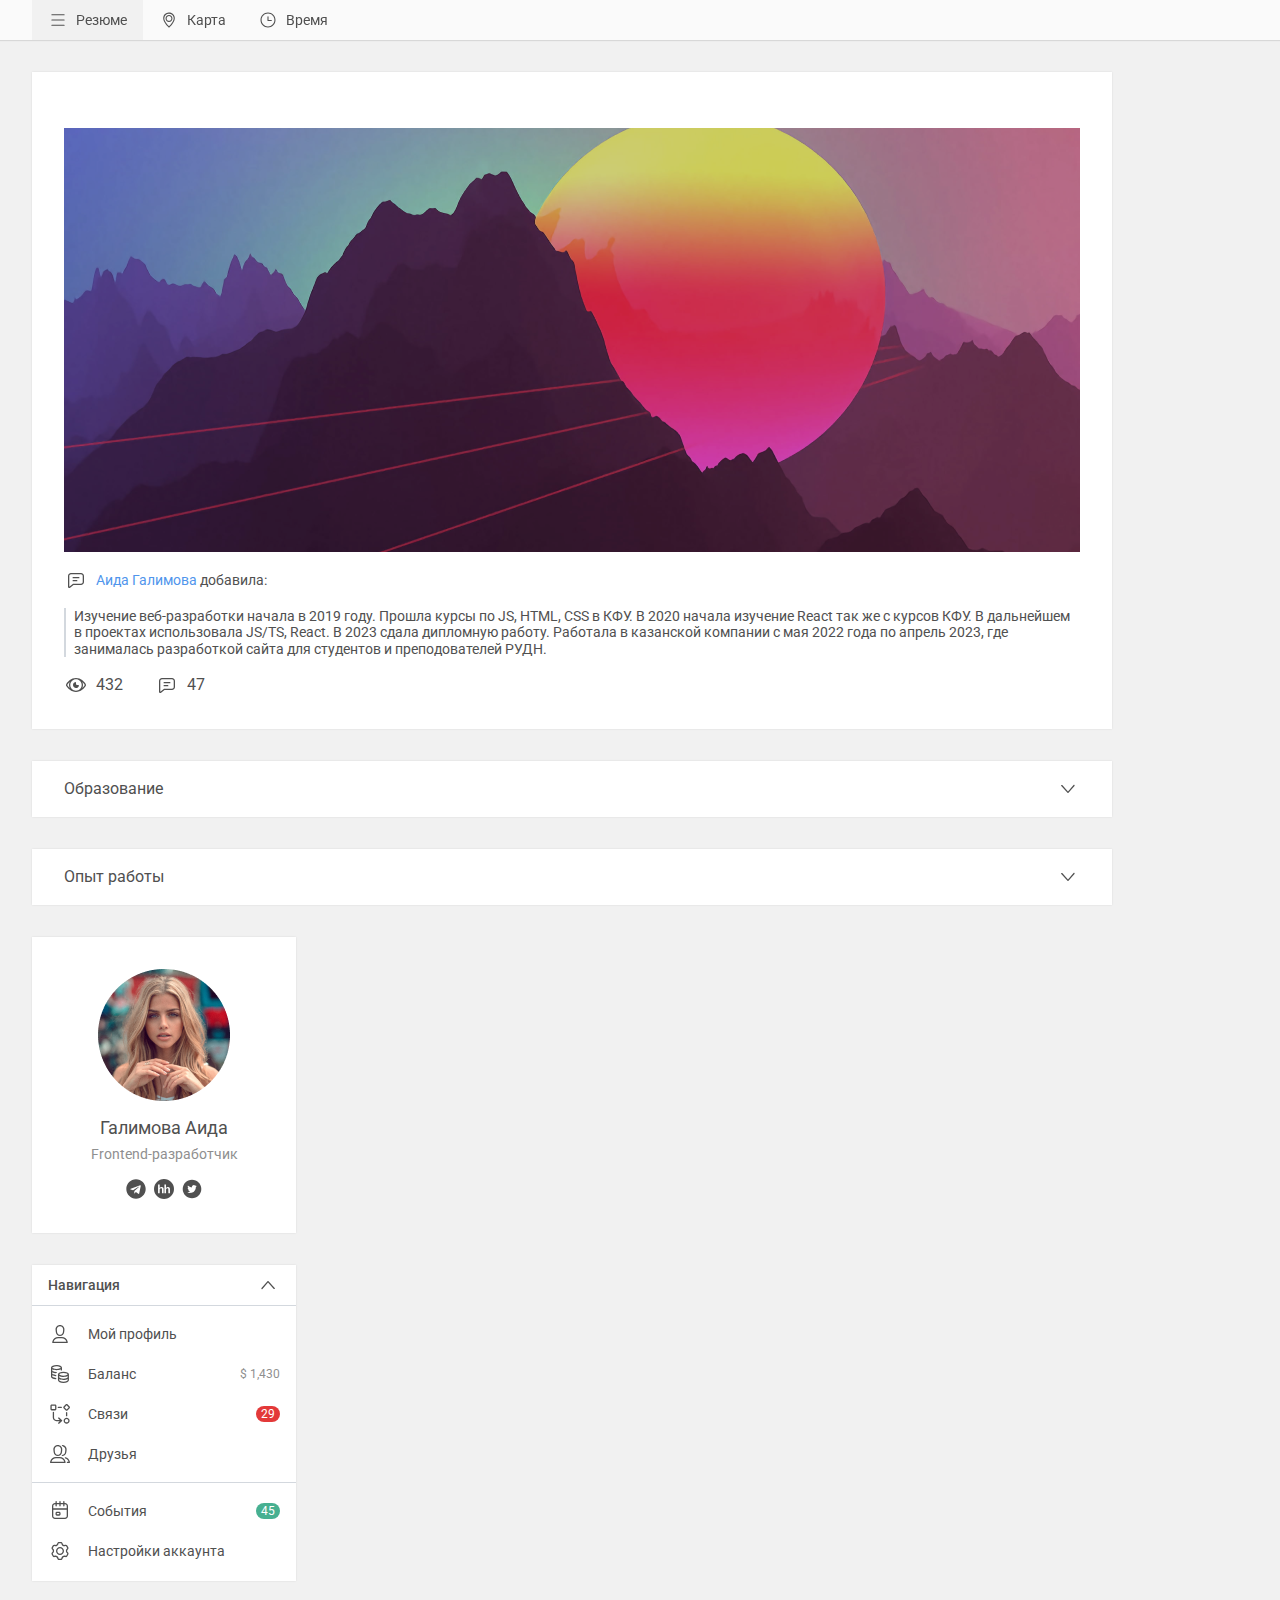
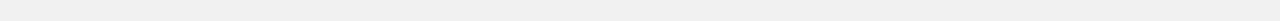
==== index.html @ ca406d49 "feat(level1): Добавила панель навигации и его функционал, страницу с резюме" ====
<!DOCTYPE html>
<html lang="en">
  <head>
    <title>A JavaScript project</title>
    <link rel="stylesheet" href="index.css" />
    <meta name="viewport" content="width=device-width, initial-scale=1" />
  </head>
  <body>
    <div id="app">
      <nav class="tab flex-row">
        <a href="#" class="tablinks" id="resume-nav">
          <img src="./assets/icon/menu.svg" alt="navBarResume" />
          Резюме
        </a>
        <a href="#map" class="tablinks" id="map-nav">
          <img src="./assets/icon/location.svg" alt="navBarLocation" />
          Карта
        </a>
        <a href="#time" class="tablinks" id="time-nav">
          <img src="./assets/icon/time.svg" alt="navBarTime" />
          Время
        </a>
      </nav>

      <div class="page" id="page"></div>
    </div>
    <script src="./js/scripts.js" defer></script>
    <script src="./js/route.js" defer></script>
  </body>
</html>
---- index.css ----
@import url("https://fonts.googleapis.com/css2?family=Roboto:wght@400;500&display=swap");
@import url("./styles/navBar.css");
@import url("./styles/resume.css");

html,
* {
  font-family: "Roboto", sans-serif;
  font-weight: 400;
  font-style: normal;
  line-height: 16.41px;
  font-size: 14px;
}

body {
  margin: 0;
  color: #505050;
}
.page {
  background: rgba(241, 241, 241, 1);
  padding: 72px 32px 0px 32px;
  min-height: calc(100vh - 112px);
  padding-bottom: 40px;
}
.flex-row {
  display: flex;
  flex-direction: row;
}

.flex-column {
  display: flex;
  flex-direction: column;
}
.gap8 {
  gap: 8px;
}
.gap16 {
  gap: 16px;
}
.gap32 {
  gap: 32px;
}

.card {
  background-color: white;
  box-shadow: 0px 0px 2px 0px #0000001a;
}
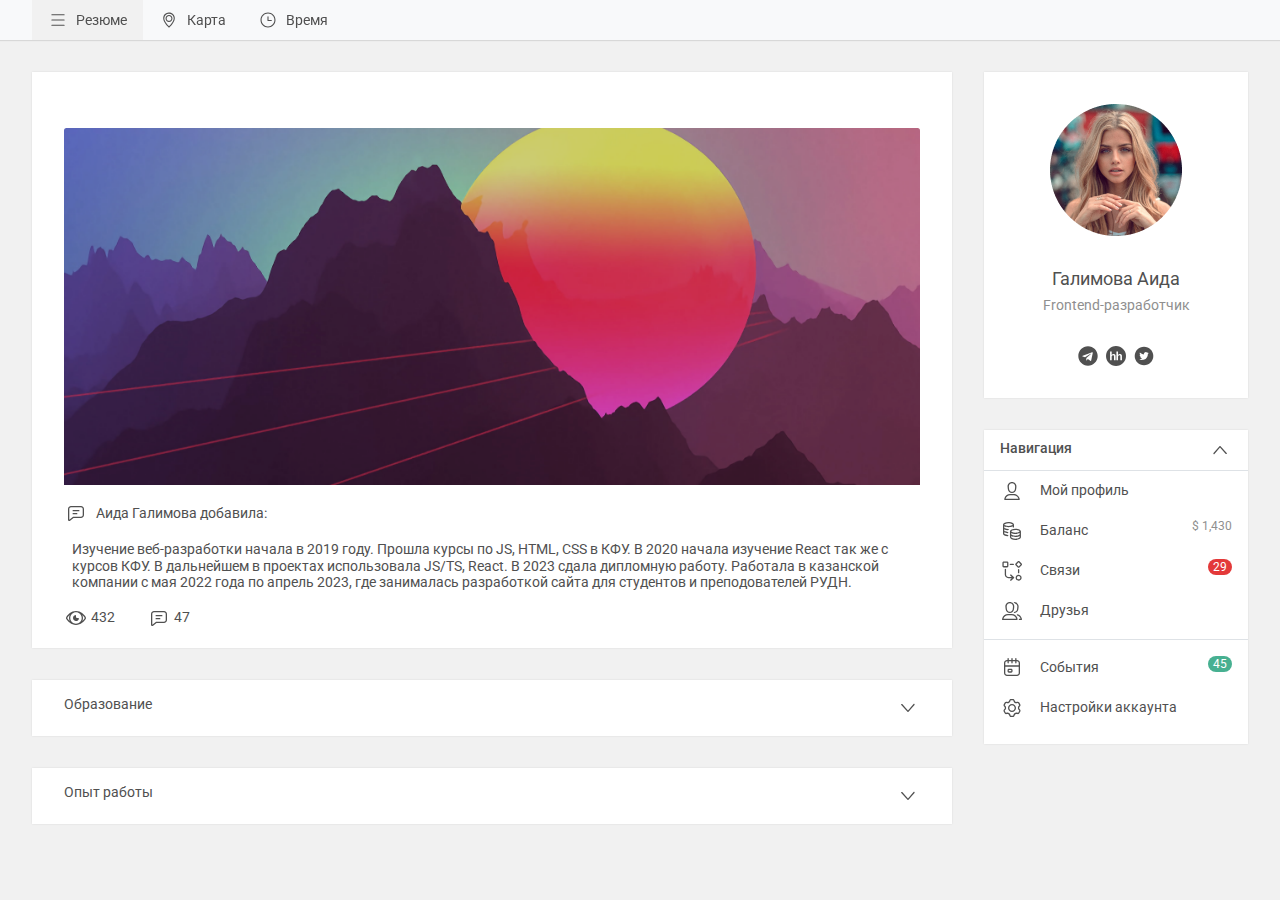
==== commit 5fe7653e: "feat(level2): добавила bootstrap и карту" ====
--- a/index.html
+++ b/index.html
@@ -1,29 +1,42 @@
 <!DOCTYPE html>
 <html lang="en">
   <head>
+    <meta charset="utf-8" />
     <title>A JavaScript project</title>
+    <link
+      rel="stylesheet"
+      href="https://cdn.jsdelivr.net/npm/bootstrap@4.3.1/dist/css/bootstrap.min.css"
+      integrity="sha384-ggOyR0iXCbMQv3Xipma34MD+dH/1fQ784/j6cY/iJTQUOhcWr7x9JvoRxT2MZw1T"
+      crossorigin="anonymous"
+    />
     <link rel="stylesheet" href="index.css" />
     <meta name="viewport" content="width=device-width, initial-scale=1" />
+    <script
+      src="https://api-maps.yandex.ru/2.1/?lang=ru_RU&amp;apikey=9bf21095-2d5c-4ca7-8a13-8cc53ea9ba84"
+      type="text/javascript"
+    ></script>
   </head>
   <body>
     <div id="app">
-      <nav class="tab flex-row">
-        <a href="#" class="tablinks" id="resume-nav">
+      <nav
+        class="navbar navbar-expand-lg navbar-light bg-light navbar-fixed-top"
+      >
+        <a href="#" class="nav-item nav-link" id="resume-nav">
           <img src="./assets/icon/menu.svg" alt="navBarResume" />
           Резюме
         </a>
-        <a href="#map" class="tablinks" id="map-nav">
+        <a href="#map" class="nav-item nav-link" id="map-nav">
           <img src="./assets/icon/location.svg" alt="navBarLocation" />
           Карта
         </a>
-        <a href="#time" class="tablinks" id="time-nav">
+        <a href="#time" class="nav-item nav-link" id="time-nav">
           <img src="./assets/icon/time.svg" alt="navBarTime" />
           Время
         </a>
       </nav>
-
       <div class="page" id="page"></div>
     </div>
+    <script src="./js/map.js" defer></script>
     <script src="./js/scripts.js" defer></script>
     <script src="./js/route.js" defer></script>
   </body>
--- a/index.css
+++ b/index.css
@@ -1,7 +1,7 @@
 @import url("https://fonts.googleapis.com/css2?family=Roboto:wght@400;500&display=swap");
 @import url("./styles/navBar.css");
 @import url("./styles/resume.css");
-
+@import url("./styles/map.css");
 html,
 * {
   font-family: "Roboto", sans-serif;
@@ -9,38 +9,91 @@
   font-style: normal;
   line-height: 16.41px;
   font-size: 14px;
+  box-sizing: border-box;
 }
 
 body {
   margin: 0;
   color: #505050;
 }
+
 .page {
   background: rgba(241, 241, 241, 1);
-  padding: 72px 32px 0px 32px;
-  min-height: calc(100vh - 112px);
-  padding-bottom: 40px;
-}
-.flex-row {
-  display: flex;
-  flex-direction: row;
+  padding: 72px 32px 40px 32px;
+  min-height: 100vh;
 }
 
-.flex-column {
-  display: flex;
-  flex-direction: column;
+.px-32 {
+  padding-left: 32px;
+  padding-right: 32px;
 }
-.gap8 {
+
+.px-16 {
+  padding-left: 16px;
+  padding-right: 16px;
+}
+
+.px-66 {
+  padding-left: 66px;
+  padding-right: 66px;
+}
+
+.py-8 {
+  padding-top: 8px;
+  padding-bottom: 8px;
+}
+
+.py-32 {
+  padding-top: 32px;
+  padding-bottom: 32px;
+}
+
+.py-16 {
+  padding-top: 16px;
+  padding-bottom: 16px;
+}
+
+.mb-16 {
+  margin-bottom: 16px;
+}
+
+.pt-16 {
+  padding-top: 16px;
+}
+
+.pt-56 {
+  padding-top: 56px;
+}
+
+.pb-16 {
+  padding-bottom: 16px;
+}
+
+.pl-8 {
+  padding-left: 8px;
+}
+
+.pl-16 {
+  padding-left: 16px;
+}
+
+.gap-8 {
   gap: 8px;
 }
-.gap16 {
+
+.gap-16 {
   gap: 16px;
-}
-.gap32 {
-  gap: 32px;
 }
 
 .card {
-  background-color: white;
   box-shadow: 0px 0px 2px 0px #0000001a;
+  max-width: 1080px;
 }
+
+.border-left {
+  border-left: 2px solid #d3d8de;
+}
+
+.pointer {
+  cursor: pointer;
+}
